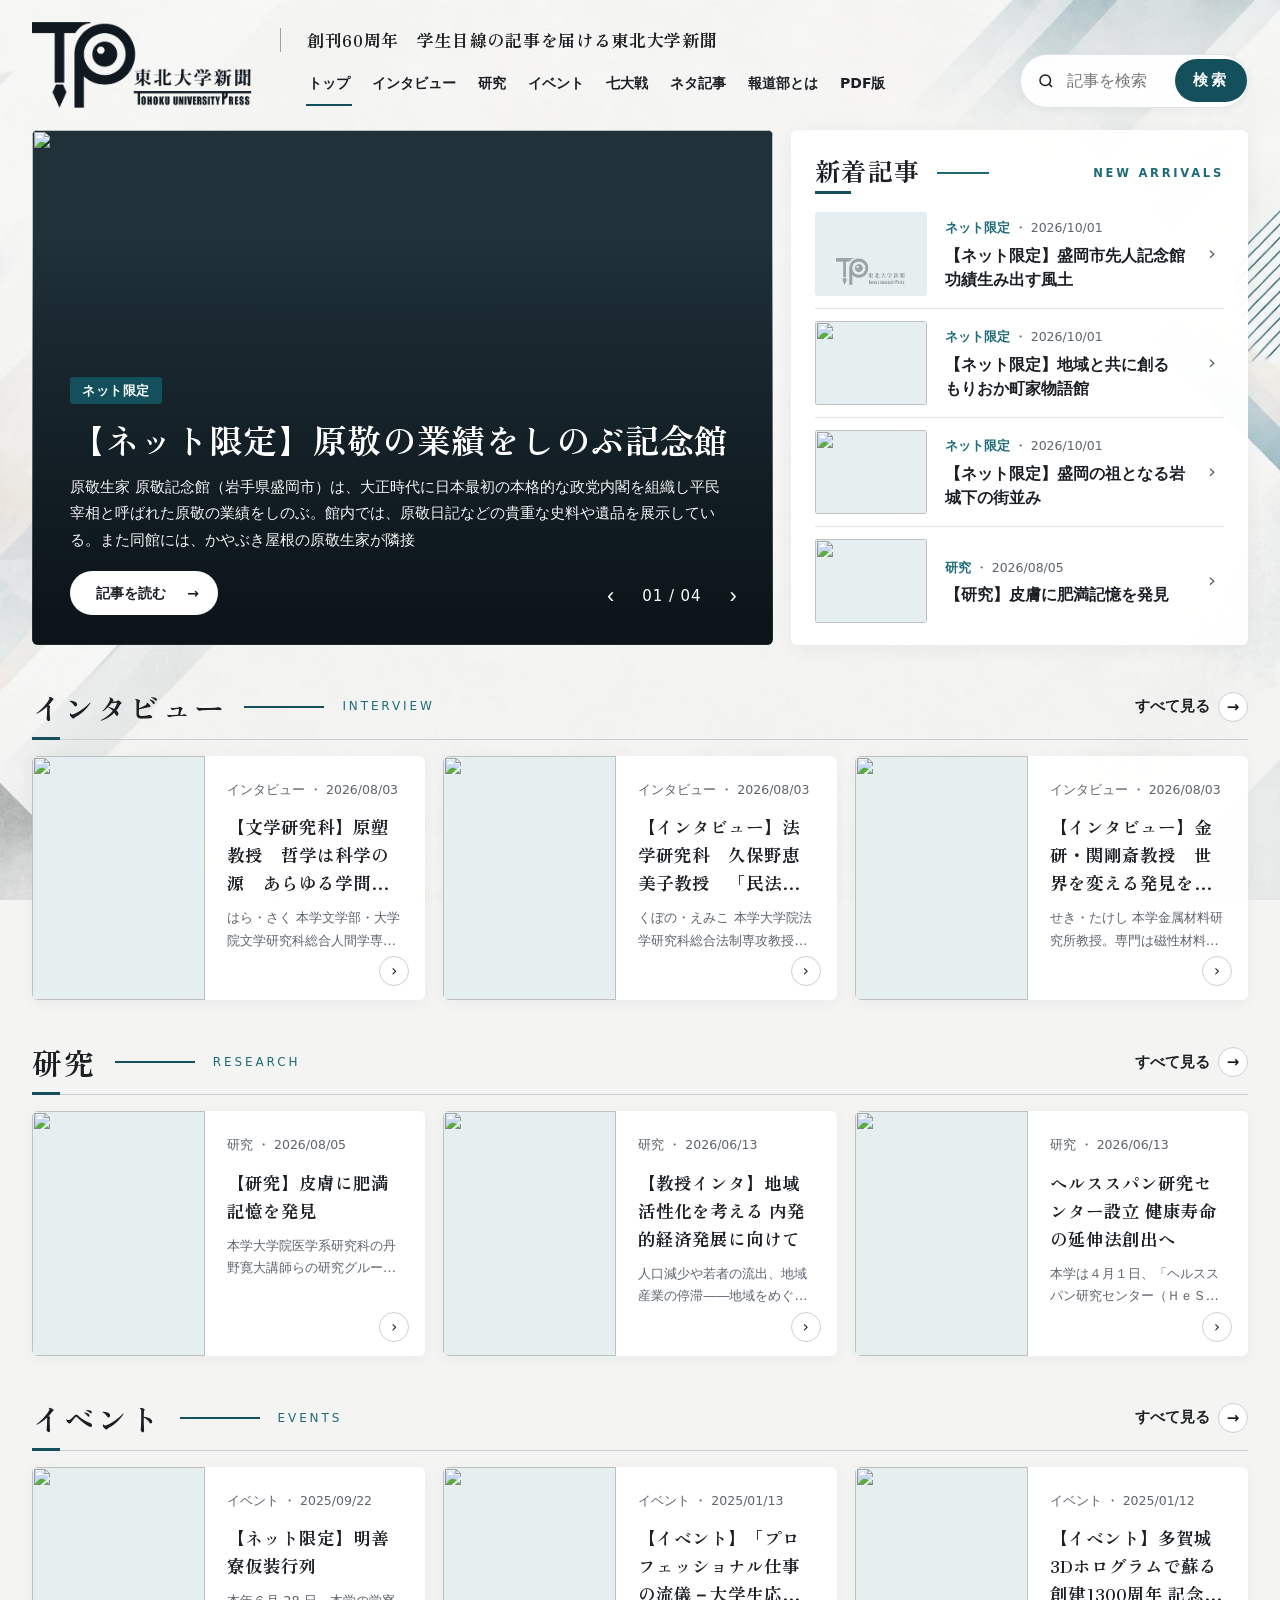
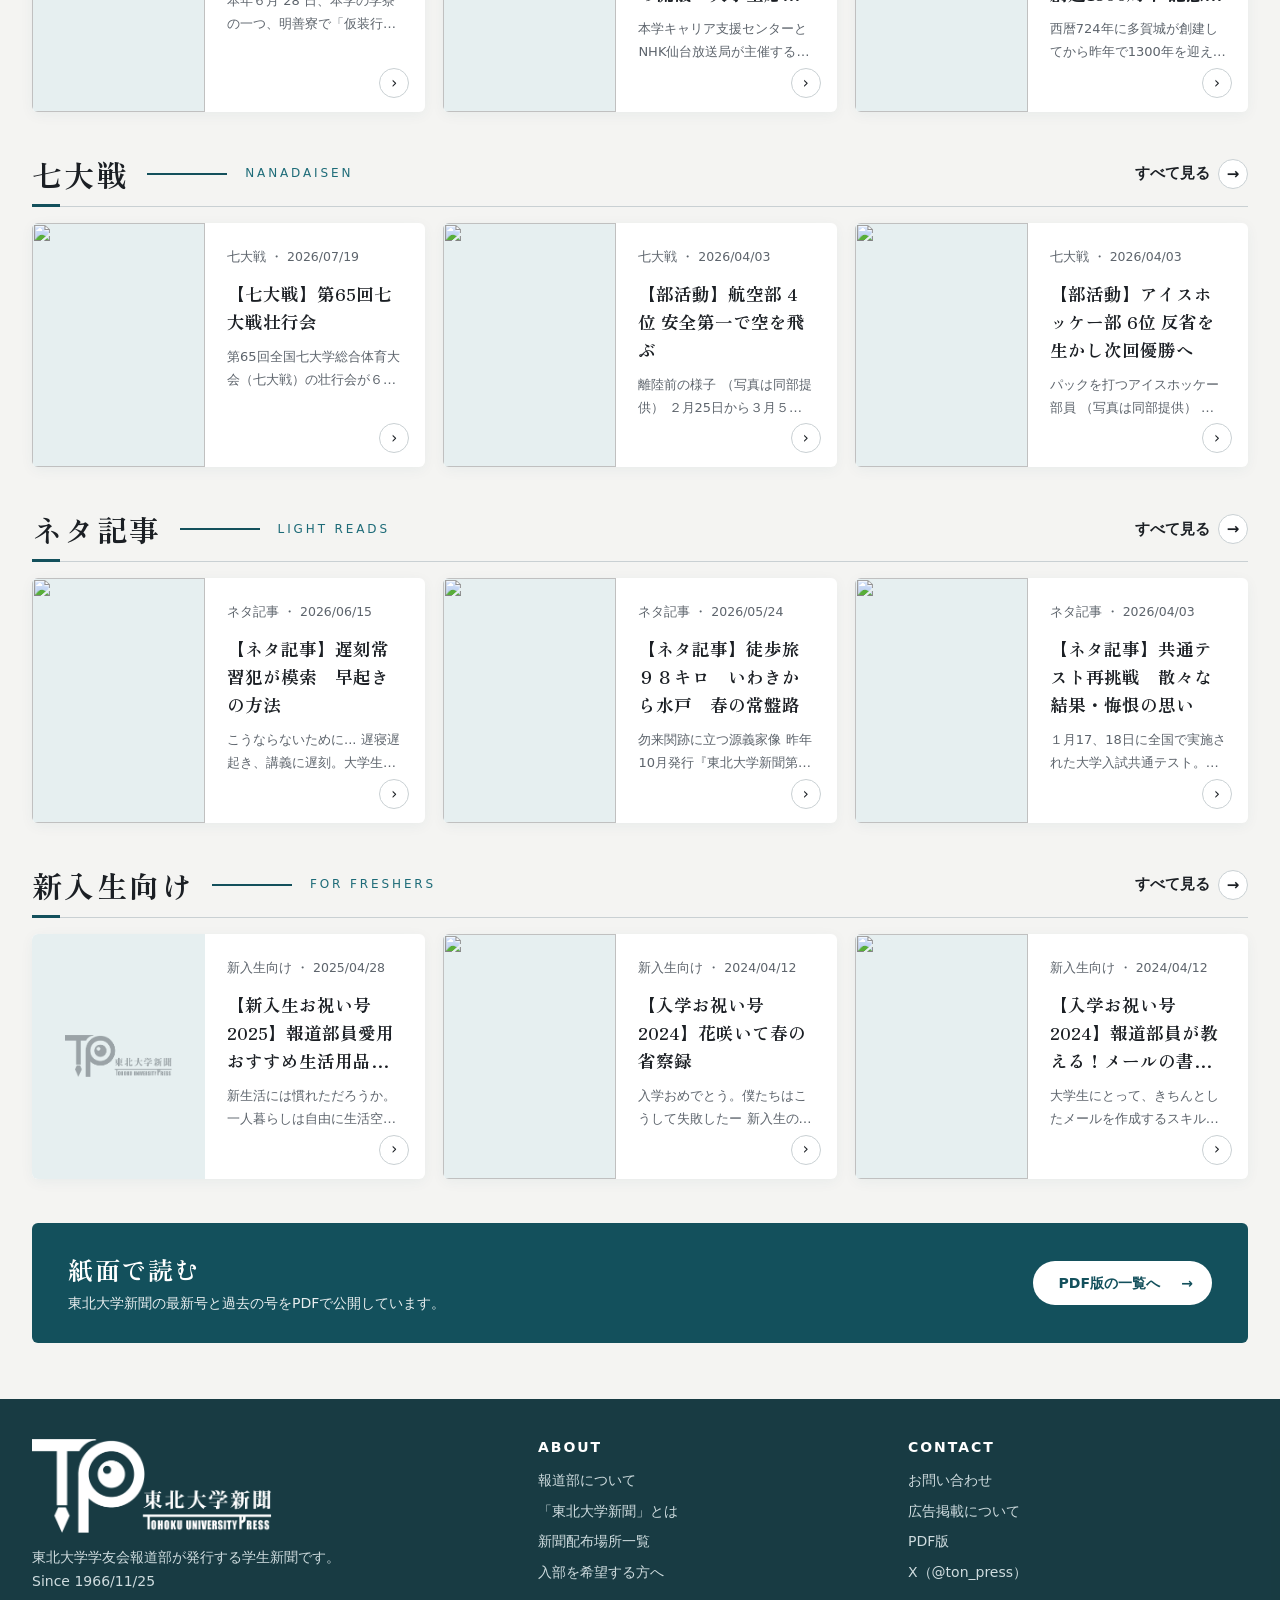
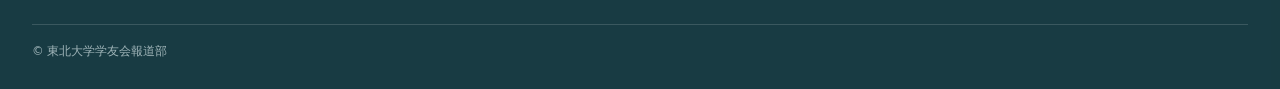
==== preview/index.html @ 11d8fcb1 "Set up the site repository: thin Blogger theme, CSS/JS served from jsDelivr - src/site.css, src/app." ====
<!doctype html>
<html lang="ja"><head><meta charset="utf-8"><meta name="viewport" content="width=device-width,initial-scale=1">
<title>東北大学新聞 | 東北大学学友会報道部</title>
<link rel="preconnect" href="https://fonts.googleapis.com"><link rel="stylesheet" href="https://fonts.googleapis.com/css2?family=Zen+Old+Mincho:wght@700&display=swap">
<link rel="stylesheet" href="../src/site.css"></head>
<body data-page="index">
<header class="hd" id="hd"></header>
<main class="wrap"><div class="hero" id="hero"></div><div id="blocks"></div></main>
<footer class="ft" id="ft"></footer>
<script src="data.js"></script><script src="preview.js"></script>
</body></html>
---- src/site.css ----
/* 東北大学新聞 新デザイン雛形（Figma案 2026-10-07 を基に） */
:root{
  --ink:#1b1f24; --ink2:#5d646c; --line:#dfe3e5;
  --teal:#13505c; --teal2:#1d6b78; --tint:#e6eff0;
  --panel:rgba(255,255,255,.94); --paper:#f4f4f2;
  --max:1360px; --r:6px;
  --serif:"Zen Old Mincho","Yu Mincho","Hiragino Mincho ProN",serif;
  --sans:"Yu Gothic UI","Hiragino Sans","Meiryo",system-ui,sans-serif;
}
*{box-sizing:border-box}html{-webkit-text-size-adjust:100%}
body{margin:0;color:var(--ink);font:15.5px/1.75 var(--sans);background:var(--paper)}
/* 背景：iOSでも固定されるよう擬似要素で敷く */
body::before{content:"";position:fixed;inset:0;z-index:-1;background:var(--paper) url(assets/bg.jpg) center/cover no-repeat}
a{color:inherit;text-decoration:none}a:hover{color:var(--teal2)}
img{max-width:100%;height:auto;display:block}
.wrap{max-width:var(--max);margin:0 auto;padding:0 32px}
.serif{font-family:var(--serif)}

/* ---------- ヘッダー ---------- */
.hd{position:sticky;top:0;z-index:30;padding:22px 0 14px;transition:padding .2s,background-color .2s,box-shadow .2s}
/* スクロールしたら細い帯になって上に残る（メニューと検索はいつでも使える） */
.hd.mini{padding:8px 0;background:rgba(244,244,242,.93);-webkit-backdrop-filter:blur(8px);backdrop-filter:blur(8px);box-shadow:0 2px 14px rgba(19,80,92,.10)}
.hd.mini .tag{display:none}
.hd.mini .logo{width:150px}
.hd.mini .nav{margin-top:0;grid-row:1/3;align-self:center}
.hd.mini .search input{padding:8px 12px}.hd.mini .search button{padding:8px 22px}
.hd .wrap{display:grid;grid-template-columns:auto minmax(0,1fr) auto;align-items:center;column-gap:28px}
.logo{grid-row:1/3;display:block;width:280px;transition:width .2s}
.logo img{width:100%}
.tag{font:700 21px/1.4 var(--serif);letter-spacing:.04em;padding-left:26px;border-left:1.5px solid #9aa3a8;margin:4px 0 0}
.nav{grid-column:2;display:flex;gap:6px 26px;flex-wrap:wrap;padding-left:26px;margin-top:12px;font-size:15px;font-weight:600}
.nav a{padding:4px 2px 8px;border-bottom:2.5px solid transparent;white-space:nowrap}
.nav a.on,.nav a:hover{border-color:var(--teal);color:var(--ink)}
.search{grid-column:3;grid-row:1/3;align-self:end;display:flex;align-items:center;background:var(--panel);border:1px solid var(--line);border-radius:999px;padding-left:16px;box-shadow:0 2px 10px rgba(19,80,92,.06)}
.search svg{width:18px;height:18px;flex:none;color:var(--ink)}
.search input{border:0;background:none;padding:12px 12px;font:inherit;font-size:16px;width:170px;outline:none}
.search button{border:0;background:var(--teal);color:#fff;border-radius:999px;padding:12px 28px;font:700 15px var(--sans);letter-spacing:.2em;cursor:pointer}
.search button:hover{background:var(--teal2)}

/* ---------- ヒーロー ---------- */
.hero{display:grid;grid-template-columns:minmax(0,1.62fr) minmax(0,1fr);gap:18px;margin-top:8px}
.slider{position:relative;border-radius:var(--r);overflow:hidden;background:#20313a;min-height:480px;color:#fff}
.slide{position:absolute;inset:0;opacity:0;transition:opacity .6s;display:flex;align-items:flex-end}
.slide.on{opacity:1;z-index:1}
.slide img{position:absolute;inset:0;width:100%;height:100%;object-fit:cover}
.slide::after{content:"";position:absolute;inset:0;background:linear-gradient(to top,rgba(8,16,20,.86) 5%,rgba(8,16,20,.35) 55%,rgba(8,16,20,0) 80%)}
.slide .t{position:relative;z-index:1;padding:0 38px 30px;max-width:780px}
.slide h2{font:700 34px/1.4 var(--serif);margin:12px 0 10px;letter-spacing:.02em}
.slide p{margin:0 0 18px;font-size:15px;line-height:1.75;opacity:.95;display:-webkit-box;-webkit-line-clamp:3;-webkit-box-orient:vertical;overflow:hidden}
.chip{display:inline-block;background:var(--teal);color:#fff;font-size:12.5px;font-weight:700;border-radius:3px;padding:3px 12px;letter-spacing:.04em}
.pill{display:inline-flex;align-items:center;gap:14px;background:#fff;color:var(--ink);border-radius:999px;padding:9px 12px 9px 26px;font-size:14px;font-weight:700}
.pill:hover{color:var(--teal)}
.pill i{display:inline-grid;place-items:center;width:26px;height:26px;border-radius:50%;font-style:normal}
.pager{position:absolute;right:30px;bottom:34px;z-index:2;display:flex;align-items:center;gap:22px;font-size:15px;letter-spacing:.06em}
.pager button{background:none;border:0;color:#fff;font-size:22px;line-height:1;cursor:pointer;padding:4px 6px}
.pager button:hover{opacity:.7}

.panel{background:var(--panel);border-radius:var(--r);padding:22px 24px 10px;box-shadow:0 4px 18px rgba(19,80,92,.06)}
.ph2{display:flex;align-items:center;gap:16px;margin-bottom:6px}
.ph2 h2{font:700 25px var(--serif);margin:0;letter-spacing:.06em;position:relative;padding-bottom:6px}
.ph2 h2::after{content:"";position:absolute;left:0;bottom:0;width:36px;height:2.5px;background:var(--teal)}
.ph2 .bar{width:52px;height:2px;background:var(--teal2)}
.ph2 .en{margin-left:auto;font-size:11.5px;letter-spacing:.24em;color:var(--teal2);font-weight:700}
.news{display:grid;grid-template-columns:112px minmax(0,1fr) 16px;gap:18px;align-items:center;padding:12px 0;border-bottom:1px solid var(--line)}
.news:last-child{border-bottom:0}
.news .ph{aspect-ratio:4/3;border-radius:3px;overflow:hidden;background:var(--tint)}.news .ph img{width:100%;height:100%;object-fit:cover}
.meta{font-size:12.5px;color:var(--ink2)}.meta .lab{color:var(--teal2);font-weight:700}
.news b{display:block;font-size:15.5px;line-height:1.6;margin-top:2px}
.chev{color:var(--ink2);font-size:20px}

/* ---------- セクション ---------- */
.sec{margin-top:40px}
.sh{display:flex;align-items:center;gap:18px;padding-bottom:10px;border-bottom:1px solid #c9d0d3;margin-bottom:16px}
.sh h2{font:700 30px var(--serif);margin:0;letter-spacing:.08em;position:relative}
.sh h2::after{content:"";position:absolute;left:0;bottom:-11px;width:28px;height:3px;background:var(--teal)}
.sh .bar{width:80px;height:2px;background:var(--teal)}
.sh .en{font-size:12px;letter-spacing:.24em;color:var(--teal2)}
.sh .all{margin-left:auto;font-size:14.5px;font-weight:600;display:inline-flex;align-items:center;gap:8px}
.cards{display:grid;grid-template-columns:repeat(3,minmax(0,1fr));gap:18px}
.card{display:grid;grid-template-columns:44% minmax(0,1fr);background:var(--panel);border-radius:var(--r);overflow:hidden;min-height:200px;box-shadow:0 3px 14px rgba(19,80,92,.05);transition:box-shadow .2s,transform .2s}
.card:hover{box-shadow:0 8px 24px rgba(19,80,92,.12);transform:translateY(-2px);color:var(--ink)}
.card .ph{background:var(--tint)}.card .ph img{width:100%;height:100%;object-fit:cover}
.card .b{position:relative;padding:20px 22px 48px}
.card h3{font:700 17.5px/1.6 var(--serif);margin:10px 0 10px;overflow-wrap:anywhere;display:-webkit-box;-webkit-line-clamp:3;-webkit-box-orient:vertical;overflow:hidden}
.card p{margin:0;font-size:13px;line-height:1.75;color:var(--ink2);display:-webkit-box;-webkit-line-clamp:2;-webkit-box-orient:vertical;overflow:hidden}
.card .go{position:absolute;right:16px;bottom:14px}
.circ{display:inline-grid;place-items:center;width:30px;height:30px;border-radius:50%;border:1px solid #c9d0d3;background:#fff;font-size:15px;color:var(--ink)}
.noimg{width:100%;height:100%;min-height:120px;display:grid;place-items:center;background:var(--tint)}
.ph .noimg img,.noimg img{width:62%;height:auto;object-fit:contain;opacity:.35}

/* PDF帯 */
.band{margin-top:44px;display:flex;flex-wrap:wrap;gap:20px;align-items:center;justify-content:space-between;background:var(--teal);color:#fff;border-radius:var(--r);padding:28px 36px}
.band h2{font:700 25px var(--serif);margin:0 0 4px;letter-spacing:.06em}.band p{margin:0;opacity:.9;font-size:14px}
.band .pill{color:var(--teal)}

/* フッター */
.ft{margin-top:56px;background:rgba(15,52,60,.96);color:#cfdcdf;padding:40px 0 28px;font-size:14px}
.ft .wrap{display:grid;grid-template-columns:minmax(0,1.4fr) repeat(2,minmax(0,1fr));gap:30px}
.ft img{width:240px;margin-bottom:12px}
.ft h4{color:#fff;font:700 14px var(--sans);letter-spacing:.14em;margin:0 0 10px}
.ft a{display:block;padding:3px 0}.ft a:hover{color:#fff}
.ft small{grid-column:1/-1;border-top:1px solid rgba(255,255,255,.15);padding-top:16px;color:#9fb4b8}

/* ---------- 下層ページ共通 ---------- */
.crumb{font-size:13px;color:var(--ink2);margin:6px 0 14px}.crumb a{color:var(--teal2)}
.layout{display:grid;grid-template-columns:minmax(0,1fr) 360px;gap:22px;align-items:start}
.sheet{background:var(--panel);border-radius:var(--r);padding:44px 56px 40px;box-shadow:0 4px 18px rgba(19,80,92,.06)}
.side{display:grid;gap:18px}

/* 記事 */
.art h1{font:700 32px/1.55 var(--serif);margin:12px 0 12px;letter-spacing:.02em;text-wrap:balance}
.art .meta{display:flex;gap:14px;flex-wrap:wrap;align-items:center;padding-bottom:20px;border-bottom:1px solid var(--line);margin-bottom:26px}
.body{font-size:16.5px;line-height:2.05}
.body div,.body p{margin:0}
.body *{max-width:100%}
.body img{margin:18px auto;border-radius:4px}
.body .separator{text-align:center}
.body b,.body strong{color:var(--teal)}
.body table{display:block;overflow-x:auto;border-collapse:collapse}
.body td,.body th{border:1px solid var(--line);padding:6px 10px}
.share{display:flex;gap:10px;flex-wrap:wrap;align-items:center;margin:32px 0 0;padding-top:20px;border-top:1px solid var(--line);font-size:14px}
.share b{margin-right:6px;letter-spacing:.1em}
.share a,.share button{border:1px solid var(--line);background:#fff;border-radius:999px;padding:7px 18px;font:inherit;font-size:14px;cursor:pointer;color:var(--ink)}
.share a:hover,.share button:hover{border-color:var(--teal);color:var(--teal)}
.slot{border:1.5px dashed #b9c4c7;border-radius:var(--r);padding:26px;text-align:center;color:var(--ink2);font-size:14px;margin-top:28px;background:rgba(255,255,255,.6)}
.rank{counter-reset:r}.rank .news{grid-template-columns:28px 84px minmax(0,1fr)}
.rank .news::before{counter-increment:r;content:counter(r);font:700 22px var(--serif);color:var(--teal);text-align:center}
.tags{display:flex;flex-wrap:wrap;gap:8px;padding:6px 0 14px}
.tags a{font-size:13px;border:1px solid var(--line);border-radius:999px;padding:4px 12px;background:#fff}
.tags a:hover{border-color:var(--teal)}

/* 一覧 */
.lh{background:var(--panel);border-radius:var(--r);padding:26px 32px;margin-bottom:18px}
.lh .sh{border:0;margin:0;padding:0}.lh p{margin:10px 0 0;color:var(--ink2);font-size:14px}
.cards.two{grid-template-columns:repeat(2,minmax(0,1fr))}
.pages{display:flex;justify-content:center;gap:8px;margin:26px 0 0}
.pages a,.pages span{min-width:40px;height:40px;display:grid;place-items:center;border-radius:999px;background:#fff;border:1px solid var(--line);font-weight:600;padding:0 12px}
.pages .on{background:var(--teal);color:#fff;border-color:var(--teal)}

/* 固定ページ */
.lead{font:700 20px/1.8 var(--serif);color:var(--teal);margin:0 0 22px}
.facts{display:grid;grid-template-columns:repeat(3,minmax(0,1fr));gap:14px;margin:26px 0}
.facts div{background:var(--tint);border-radius:var(--r);padding:16px 18px}
.facts b{display:block;font:700 26px var(--serif);color:var(--teal)}.facts span{font-size:13px;color:var(--ink2)}

/* PDF */
.issues{display:grid;grid-template-columns:repeat(3,minmax(0,1fr));gap:16px}
.issue{background:#fff;border:1px solid var(--line);border-radius:var(--r);padding:20px 22px}
.issue h3{font:700 20px var(--serif);margin:0 0 4px}
.issue .full{display:inline-flex;align-items:center;gap:10px;margin:10px 0 12px;background:var(--teal);color:#fff;border-radius:999px;padding:7px 18px;font-size:14px;font-weight:700}
.issue .full:hover{background:var(--teal2);color:#fff}
.issue .parts{display:flex;gap:6px;flex-wrap:wrap}
.issue .parts a{font-size:13px;border:1px solid var(--line);border-radius:4px;padding:3px 10px}
.issue .parts a:hover{border-color:var(--teal)}

/* ---------- レスポンシブ ---------- */
@media (max-width:1400px){
  .logo{width:220px}.tag{font-size:17px}.nav{gap:4px 18px;font-size:14px}.search input{width:120px}.search button{padding:12px 18px}
}
@media (max-width:1180px){
  .cards{grid-template-columns:repeat(2,minmax(0,1fr))}
  .layout{grid-template-columns:minmax(0,1fr)}.side{position:static;grid-template-columns:repeat(2,minmax(0,1fr))}
}
@media (max-width:900px){
  .wrap{padding:0 18px}
  .hd .wrap{grid-template-columns:minmax(0,1fr);row-gap:12px}
  .logo{grid-row:auto;width:220px}.tag{display:none}
  .nav{grid-column:1;padding-left:0;margin:0;flex-wrap:nowrap;overflow-x:auto;gap:22px;scrollbar-width:none}
  .search{grid-column:1;grid-row:auto}.search input{flex:1;width:auto}
  .hero{grid-template-columns:minmax(0,1fr)}.slider{min-height:400px}.slide h2{font-size:25px}.slide .t{padding:0 22px 26px}
  .pager{right:18px;bottom:auto;top:16px}
  .cards,.cards.two,.issues{grid-template-columns:minmax(0,1fr)}
  .sheet{padding:28px 22px}.art h1{font-size:25px}.body{font-size:16px}
  .ft .wrap{grid-template-columns:minmax(0,1fr)}
  .side{grid-template-columns:minmax(0,1fr)}.facts{grid-template-columns:minmax(0,1fr)}
  .hd.mini .logo{display:none}.hd.mini .wrap{row-gap:8px}
}
@media (max-width:560px){
  .card{grid-template-columns:120px minmax(0,1fr);min-height:0}
  .card .b{padding:12px 14px 14px}.card h3{font-size:16px;margin:4px 0 0}.card p,.card .go{display:none}
  .sh h2{font-size:24px}.sh .bar{width:40px}.sh .en{display:none}
  .slide p{-webkit-line-clamp:2;font-size:14px}.panel{padding:18px 16px 6px}
  .news{grid-template-columns:96px minmax(0,1fr);gap:12px}.news .chev{display:none}
  .band{padding:22px}
}

/* ---------- Blogger が組む部分（theme/theme.xml） ---------- */
/* トップでは記事欄と右の欄を出さない（トップは app.js が組む） */
.layout.is-home{display:none}
.main-col>.widget,.side .widget{margin:0}
.side .section{display:grid;gap:18px}
.card .noimg:empty{min-height:120px;background:var(--tint) url(assets/logo.png) center/55% no-repeat;opacity:1}
.pages a{text-decoration:none}
/* コメント欄（Blogger 標準の部品に色と余白だけ合わせる） */
.comments-wrap{margin-top:32px;padding-top:24px;border-top:1px solid var(--line)}
.comments-wrap h3,.comments-wrap h4{font:700 20px var(--serif);letter-spacing:.06em;margin:0 0 12px}
.comments-wrap .comment-block,.comments-wrap .comment-content{font-size:15px;line-height:1.85}
.comments-wrap .user,.comments-wrap .user a{font-weight:700;color:var(--teal)}
.comments-wrap .datetime,.comments-wrap .datetime a{font-size:12.5px;color:var(--ink2)}
.comments-wrap iframe{max-width:100%}
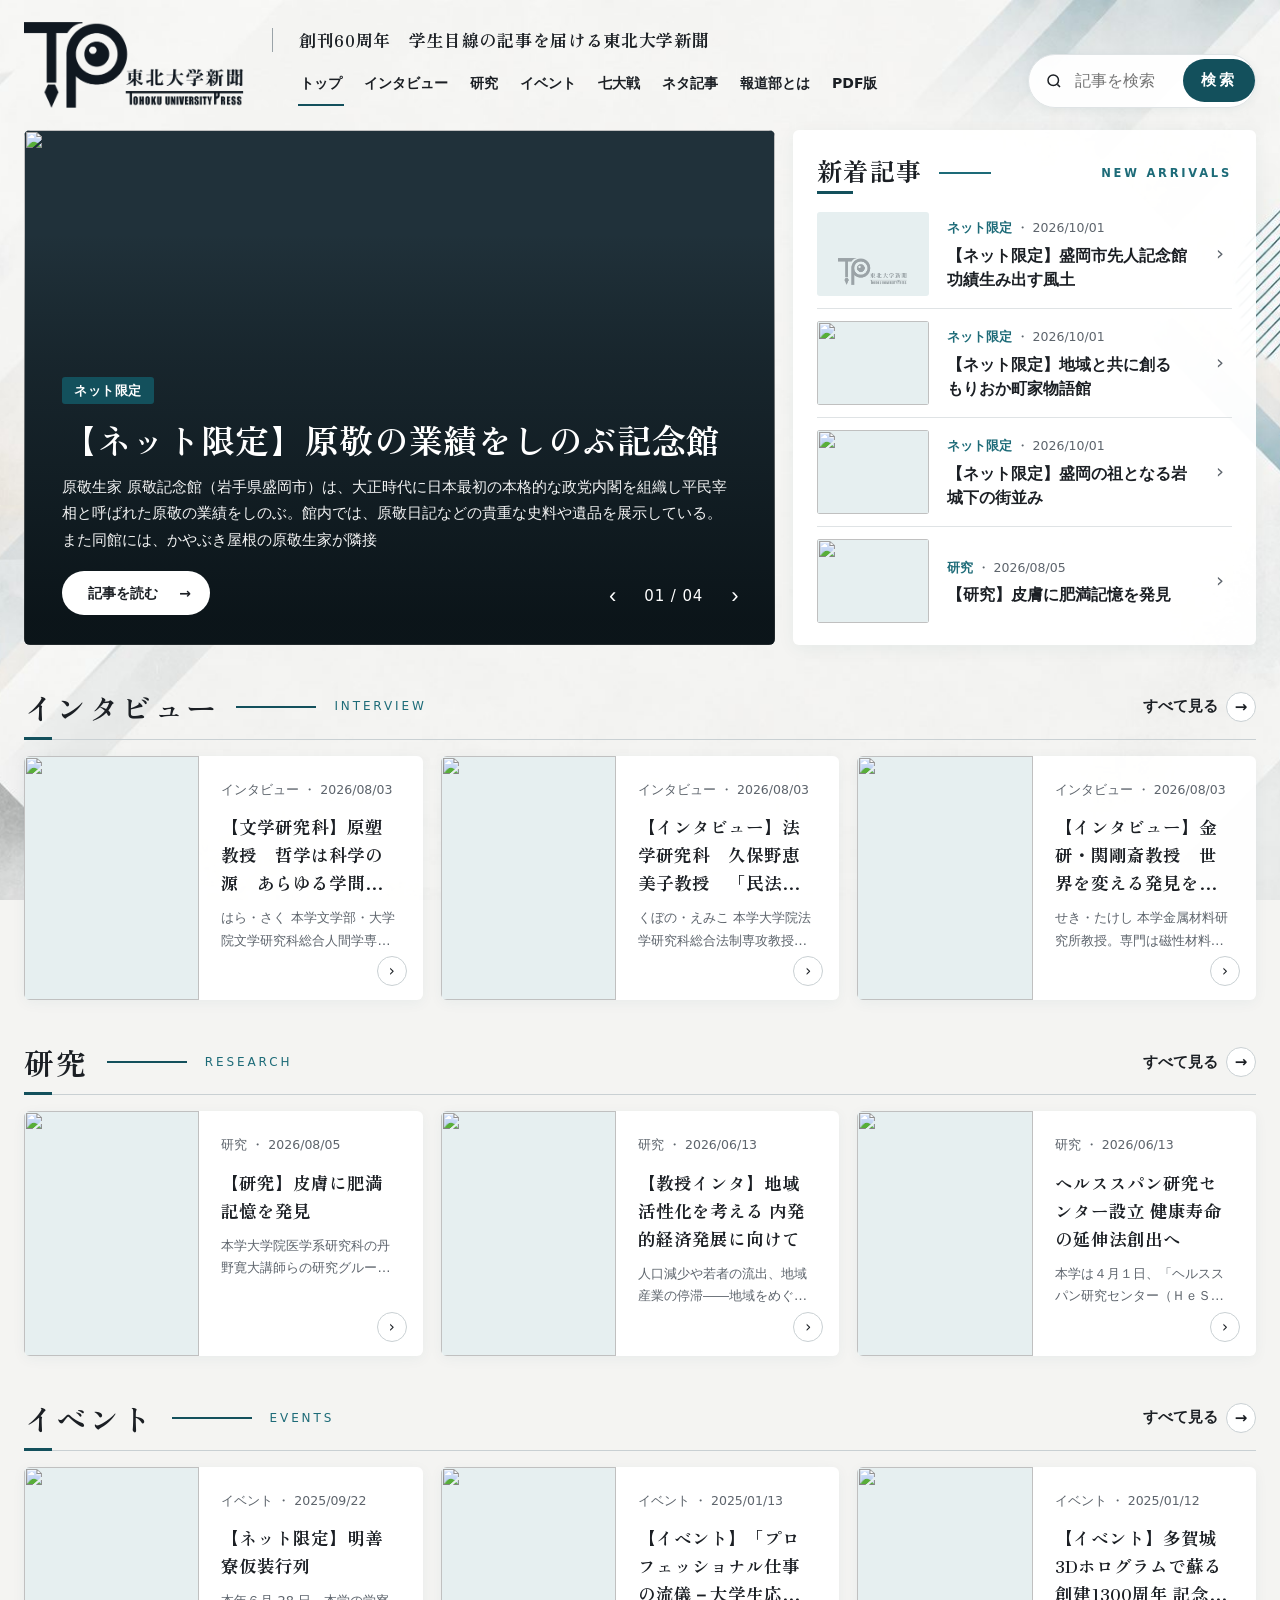
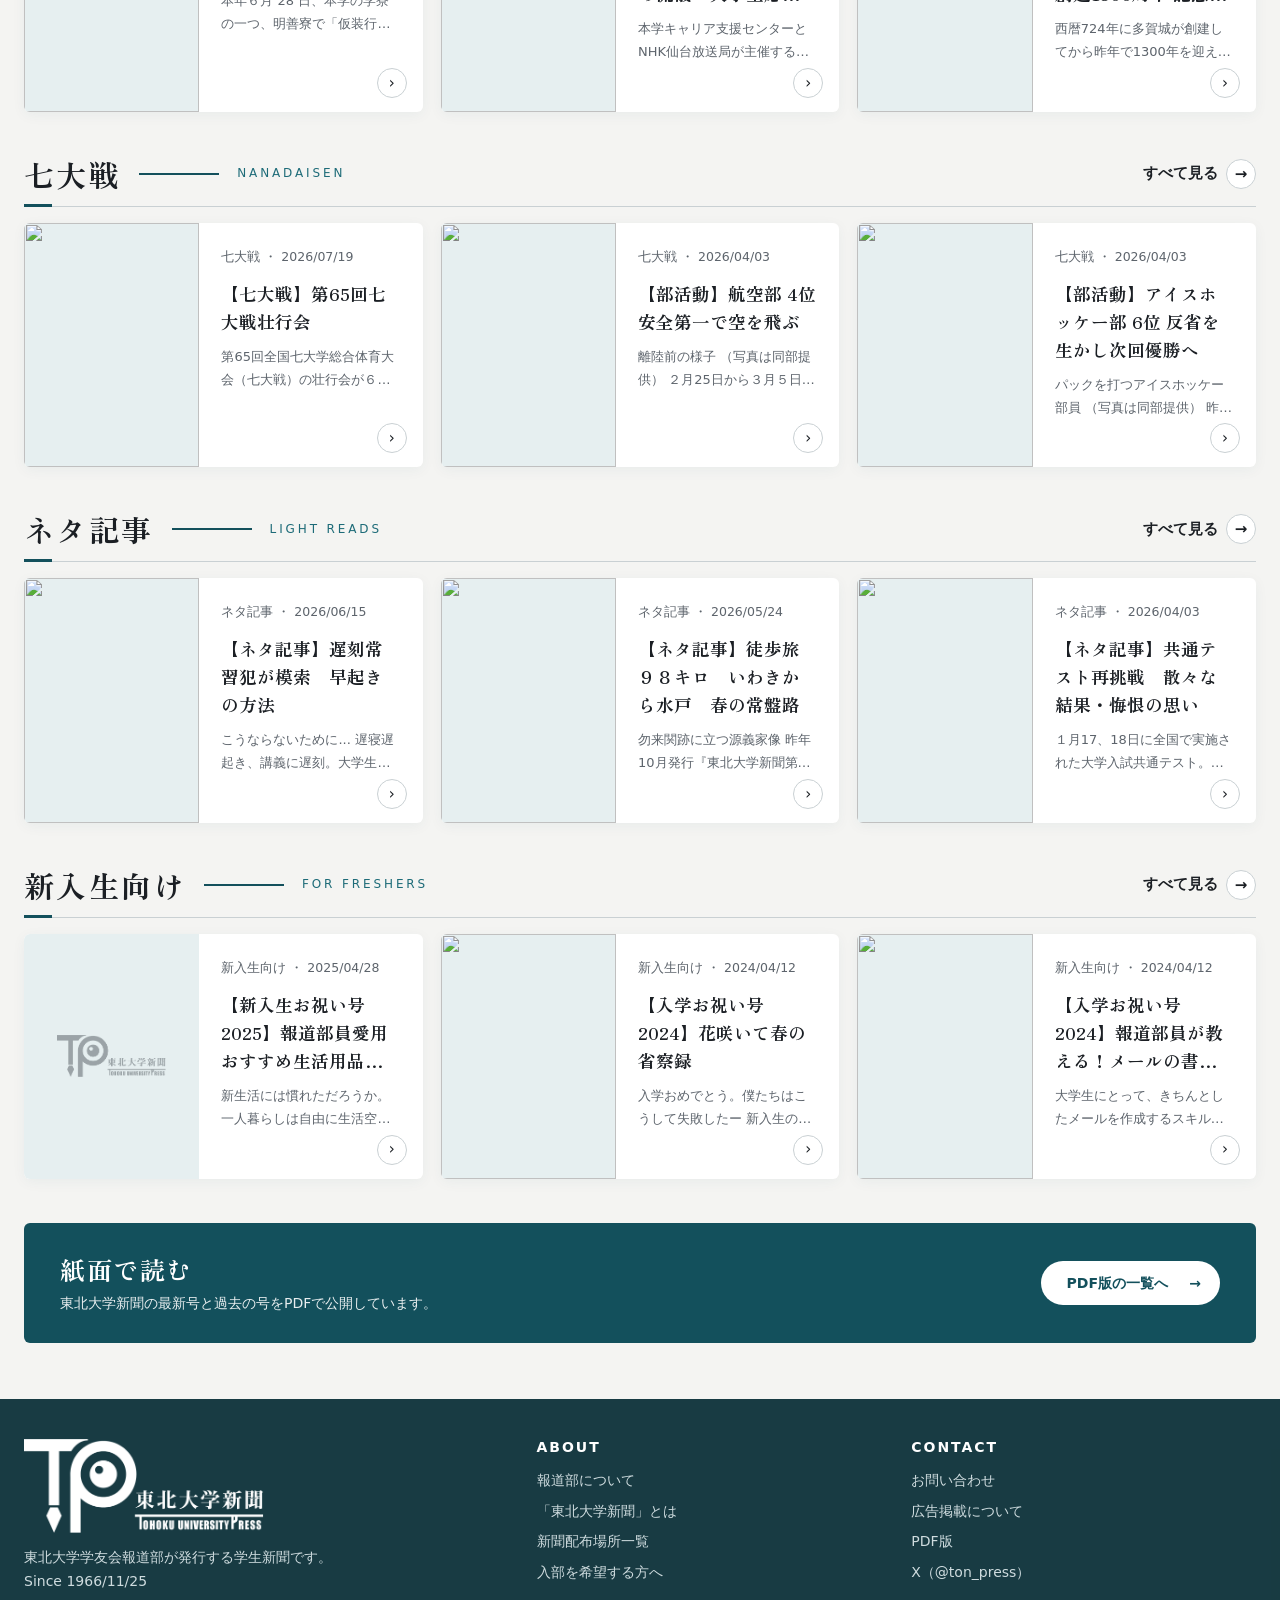
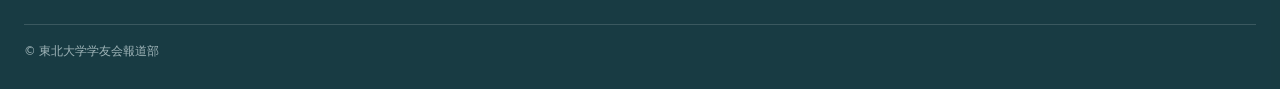
==== commit 1c9771a6: "Add an opening curtain on the home page while the articles load A teal curtain draws the logo left t" ====
--- a/preview/index.html
+++ b/preview/index.html
@@ -7,5 +7,6 @@
 <header class="hd" id="hd"></header>
 <main class="wrap"><div class="hero" id="hero"></div><div id="blocks"></div></main>
 <footer class="ft" id="ft"></footer>
-<script src="data.js"></script><script src="preview.js"></script>
+<!-- トップは本番と同じ ../src/app.js で描く（フィードに届かないので見本のデータに切り替わる） -->
+<script src="data.js"></script><script>window.TONPRESS_SNAPSHOT = window.TONPRESS;</script><script src="../src/app.js"></script>
 </body></html>
--- a/src/site.css
+++ b/src/site.css
@@ -3,7 +3,7 @@
   --ink:#1b1f24; --ink2:#5d646c; --line:#dfe3e5;
   --teal:#13505c; --teal2:#1d6b78; --tint:#e6eff0;
   --panel:rgba(255,255,255,.94); --paper:#f4f4f2;
-  --max:1360px; --r:6px;
+  --max:1600px; --r:6px;
   --serif:"Zen Old Mincho","Yu Mincho","Hiragino Mincho ProN",serif;
   --sans:"Yu Gothic UI","Hiragino Sans","Meiryo",system-ui,sans-serif;
 }
@@ -13,19 +13,23 @@
 body::before{content:"";position:fixed;inset:0;z-index:-1;background:var(--paper) url(assets/bg.jpg) center/cover no-repeat}
 a{color:inherit;text-decoration:none}a:hover{color:var(--teal2)}
 img{max-width:100%;height:auto;display:block}
-.wrap{max-width:var(--max);margin:0 auto;padding:0 32px}
+/* #main.wrap も並べるのは、theme.xml の <b:skin> にある非常用の #main{max-width:1000px} に勝つため */
+.wrap,#main.wrap{max-width:var(--max);margin:0 auto;padding:0 24px}
 .serif{font-family:var(--serif)}
 
 /* ---------- ヘッダー ---------- */
-.hd{position:sticky;top:0;z-index:30;padding:22px 0 14px;transition:padding .2s,background-color .2s,box-shadow .2s}
-/* スクロールしたら細い帯になって上に残る（メニューと検索はいつでも使える） */
-.hd.mini{padding:8px 0;background:rgba(244,244,242,.93);-webkit-backdrop-filter:blur(8px);backdrop-filter:blur(8px);box-shadow:0 2px 14px rgba(19,80,92,.10)}
+.hd{position:relative;z-index:30;padding:22px 0 14px}
+/* スクロールで大きいヘッダーが画面から消えたら、上から細い帯（#hdfix）を出す。
+   大きいヘッダー自体は動かさないので、記事に重なる瞬間がない */
+.hdfix{position:fixed;top:0;left:0;right:0;z-index:40;transform:translateY(-110%);visibility:hidden;transition:transform .22s ease,visibility 0s .22s}
+.hdfix.show{transform:none;visibility:visible;transition:transform .22s ease}
+.hd.mini{padding:8px 0;background:rgba(244,244,242,.95);-webkit-backdrop-filter:blur(8px);backdrop-filter:blur(8px);box-shadow:0 2px 14px rgba(19,80,92,.10)}
 .hd.mini .tag{display:none}
 .hd.mini .logo{width:150px}
 .hd.mini .nav{margin-top:0;grid-row:1/3;align-self:center}
 .hd.mini .search input{padding:8px 12px}.hd.mini .search button{padding:8px 22px}
 .hd .wrap{display:grid;grid-template-columns:auto minmax(0,1fr) auto;align-items:center;column-gap:28px}
-.logo{grid-row:1/3;display:block;width:280px;transition:width .2s}
+.logo{grid-row:1/3;display:block;width:280px}
 .logo img{width:100%}
 .tag{font:700 21px/1.4 var(--serif);letter-spacing:.04em;padding-left:26px;border-left:1.5px solid #9aa3a8;margin:4px 0 0}
 .nav{grid-column:2;display:flex;gap:6px 26px;flex-wrap:wrap;padding-left:26px;margin-top:12px;font-size:15px;font-weight:600}
@@ -162,7 +166,7 @@
   .layout{grid-template-columns:minmax(0,1fr)}.side{position:static;grid-template-columns:repeat(2,minmax(0,1fr))}
 }
 @media (max-width:900px){
-  .wrap{padding:0 18px}
+  .wrap,#main.wrap{padding:0 16px}
   .hd .wrap{grid-template-columns:minmax(0,1fr);row-gap:12px}
   .logo{grid-row:auto;width:220px}.tag{display:none}
   .nav{grid-column:1;padding-left:0;margin:0;flex-wrap:nowrap;overflow-x:auto;gap:22px;scrollbar-width:none}
@@ -198,3 +202,42 @@
 .comments-wrap .user,.comments-wrap .user a{font-weight:700;color:var(--teal)}
 .comments-wrap .datetime,.comments-wrap .datetime a{font-size:12.5px;color:var(--ink2)}
 .comments-wrap iframe{max-width:100%}
+
+/* PDF版のページの「進路データ」欄（app.js が足す） */
+.career{margin-top:36px;padding-top:24px;border-top:1px solid var(--line)}
+.career p{margin:0 0 10px;color:var(--ink2);font-size:14px}
+.career .tags a{font-size:14px;padding:6px 16px}
+
+/* ---------- 開幕演出（app.js の intro()。トップ・1 回の訪問で 1 度だけ） ---------- */
+html.intro-lock{overflow:hidden}
+.intro{position:fixed;inset:0;z-index:100;display:grid;place-items:center;cursor:pointer;
+  background:radial-gradient(120% 90% at 50% 40%,var(--teal2),var(--teal) 60%,#0c3640);
+  transition:transform .9s cubic-bezier(.76,0,.24,1)}
+.intro.out{transform:translateY(-100%)}
+.intro-in{text-align:center;color:#fff;padding:0 24px}
+/* ロゴを左から描く（隠しを剥がす）＋少し下から浮く */
+.intro-logo{width:min(360px,68vw);margin:0 auto;clip-path:inset(0 100% 0 0);
+  animation:introReveal 1.1s cubic-bezier(.65,0,.35,1) .15s forwards,introRise 1.1s ease-out .15s both}
+/* ロゴの下の細い線が伸びる */
+.intro-in::after{content:"";display:block;width:0;height:1px;margin:22px auto 0;background:rgba(255,255,255,.55);
+  animation:introLine .8s ease-out .95s forwards}
+/* キャッチコピーを 1 文字ずつ */
+.intro-tag{font:700 clamp(14px,1.9vw,19px)/1.7 var(--serif);letter-spacing:.14em;margin:18px 0 0;white-space:nowrap}
+.intro-tag span{display:inline-block;opacity:0;transform:translateY(10px);
+  animation:introChar .55s ease-out forwards;animation-delay:calc(.75s + var(--i) * 30ms)}
+@keyframes introReveal{to{clip-path:inset(0 0 0 0)}}
+@keyframes introRise{from{opacity:0;transform:translateY(14px)}to{opacity:1;transform:none}}
+@keyframes introLine{to{width:min(140px,30vw)}}
+@keyframes introChar{to{opacity:1;transform:none}}
+/* 幕が上がった後：特集の写真がゆっくり寄りから戻り、パネルとカードが順に浮き上がる */
+.intro-done .slide.on img{animation:introKb 2.4s cubic-bezier(.2,.7,.2,1) backwards}
+.intro-done .hero>*{animation:introUp .8s cubic-bezier(.2,.7,.2,1) backwards}
+.intro-done .hero>*:nth-child(2){animation-delay:.12s}
+.intro-done .sec:first-child .card{animation:introUp .8s cubic-bezier(.2,.7,.2,1) backwards}
+.intro-done .sec:first-child .card:nth-child(1){animation-delay:.25s}
+.intro-done .sec:first-child .card:nth-child(2){animation-delay:.33s}
+.intro-done .sec:first-child .card:nth-child(3){animation-delay:.41s}
+@keyframes introKb{from{transform:scale(1.07)}to{transform:none}}
+@keyframes introUp{from{opacity:0;transform:translateY(26px)}to{opacity:1;transform:none}}
+@media (max-width:560px){.intro-tag{white-space:normal;letter-spacing:.08em}}
+@media (prefers-reduced-motion:reduce){.intro{display:none}.intro-done *{animation:none!important}}
